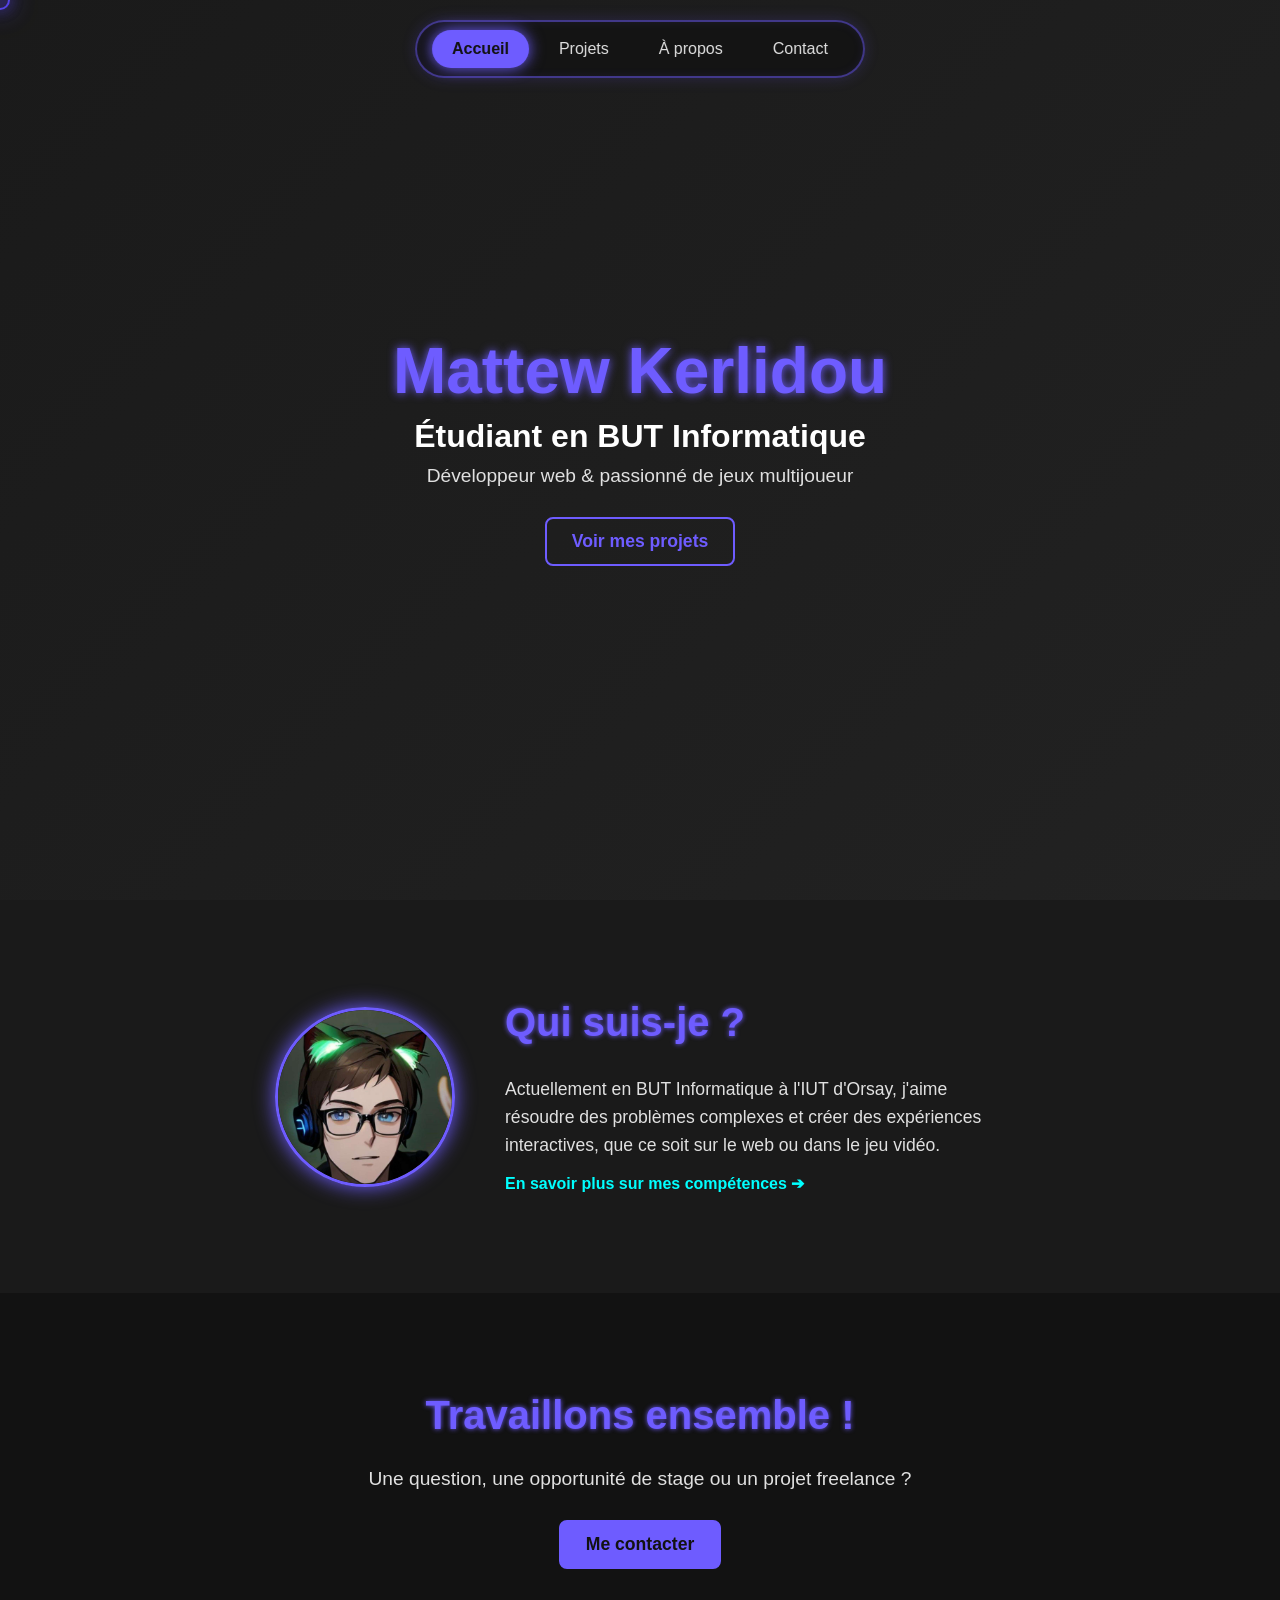
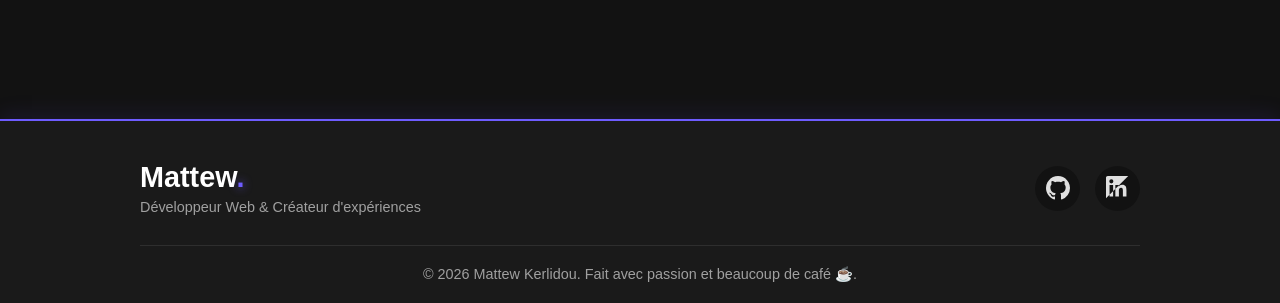
==== index.html @ 5de4cc18 "Initial commit + ajout total du portfolio" ====
<!DOCTYPE html>
<html lang="fr">
<head>
    <meta charset="UTF-8">
    <meta name="viewport" content="width=device-width, initial-scale=1.0">
    <title>Portfolio - Mattew Kerlidou</title>
    <link rel="icon" type="image/x-icon" href="./image/favicon/favicon.png" >
    <link rel="stylesheet" href="style/curseur.css">
    <link rel="stylesheet" href="style/navbar.css">
    <link rel="stylesheet" href="style/index.css">
    <link rel="stylesheet" href="style/footer.css">
</head>
<body>
    
    <div id="custom-cursor"></div>

    <header class="navbar">
        <nav class="nav-container">
            <a href="index.html" class="nav-btn active">Accueil</a>
            <a href="projets.html" class="nav-btn">Projets</a>
            <a href="about.html" class="nav-btn">À propos</a>
            <a href="contact.html" class="nav-btn">Contact</a>
        </nav>
    </header>

    <section id="hero">
        <h1>Mattew Kerlidou</h1>
        <h2>Étudiant en BUT Informatique</h2>
        <p>Développeur web & passionné de jeux multijoueur</p>
        <a href="projets.html"><button id="btn-projets">Voir mes projets</button></a>
    </section>

    <section id="about-teaser" class="home-section dark-bg">
        <img src="image/mattewpp.jpg" alt="Avatar de Mattyou3043" class="avatar">
        <div class="teaser-content">
            <h2 class="section-title">Qui suis-je ?</h2>
            <p>Actuellement en BUT Informatique à l'IUT d'Orsay, j'aime résoudre des problèmes complexes et créer des expériences interactives, que ce soit sur le web ou dans le jeu vidéo.</p>
            <a href="about.html" class="link-primary">En savoir plus sur mes compétences ➔</a>
        </div>
    </section>

    <section id="contact-cta" class="home-section">
        <h2 class="section-title">Travaillons ensemble !</h2>
        <p>Une question, une opportunité de stage ou un projet freelance ?</p>
        <a href="contact.html"><button class="btn-primary">Me contacter</button></a>
    </section>
    <footer class="site-footer">
        <div class="footer-content">
            <div class="footer-logo">
                <h3>Mattew<span class="dot">.</span></h3>
                <p>Développeur Web & Créateur d'expériences</p>
            </div>
            
            <div class="footer-socials">
                <a href="https://github.com/Mattewkerlidou" target="_blank" class="social-icon" aria-label="Mon Profil GitHub">
                    <svg viewBox="0 0 24 24" fill="currentColor" width="24" height="24">
                        <path d="M12 0C5.37 0 0 5.37 0 12c0 5.31 3.435 9.795 8.205 11.385.6.105.825-.255.825-.57 0-.285-.015-1.23-.015-2.235-3.015.555-3.795-.735-4.035-1.41-.135-.345-.72-1.41-1.23-1.695-.42-.225-1.02-.78-.015-.795.945-.015 1.62.87 1.845 1.23 1.08 1.815 2.805 1.305 3.495.99.105-.78.42-1.305.765-1.605-2.67-.3-5.46-1.335-5.46-5.925 0-1.305.465-2.385 1.23-3.225-.12-.3-.54-1.53.12-3.18 0 0 1.005-.315 3.3 1.23.96-.27 1.98-.405 3-.405s2.04.135 3 .405c2.295-1.56 3.3-1.23 3.3-1.23.66 1.65.24 2.88.12 3.18.765.84 1.23 1.905 1.23 3.225 0 4.605-2.805 5.625-5.475 5.925.435.375.81 1.095.81 2.22 0 1.605-.015 2.895-.015 3.3 0 .315.225.69.825.57A12.02 12.02 0 0024 12c0-6.63-5.37-12-12-12z"/>
                    </svg>
                </a>
                <a href="https://www.linkedin.com/in/mattew-kerlidou-8362b5293/" target="_blank" class="social-icon" aria-label="Mon Profil LinkedIn">
                    <svg viewBox="0 0 24 24" fill="currentColor" width="24" height="24">
                        <path d="M20.447 20.452h-3.554v-5.569c0-1.328-.027-3.037-1.852-3.037-1.853 0-2.136 1.445-2.136 2.939v5.667H9.351V9h3.414v1.561h.046c.477-.9 1.637-1.85 3.37-1.85 3.601 0 4.267 2.37 4.267 5.455v6.286zM5.337 7.433a2.062 2.062 0 01-2.063-2.065 2.064 2.064 0 112.063 2.065zm1.782 13.019H3.555V9h3.564v11.452zM22.225 0H1.771C.792 0 0 .774 0 1.729v20.542C0 23.227.79２ ２４ １．７７１ ２４h２０．４５１C２３．２ ２４ ２４ ２３．２２７ ２４ ２２．２７１V１．７２９C２４ .774 ２３．２ ０ ２２．２２５ ０z"/>
                    </svg>
                </a>
            </div>
        </div>
        <div class="footer-bottom">
            <p>&copy; 2026 Mattew Kerlidou. Fait avec passion et beaucoup de café ☕.</p>
        </div>
    </footer>
    <script src="JavaScript/script.js"></script>
</body>
</html>
---- style/curseur.css ----
* {
    cursor: none !important;
}

/* 2. Apparence de base de ton curseur custom */
#custom-cursor {
    width: 20px;
    height: 20px;
    border: 2px solid #6e5cff;
    border-radius: 50%;
    position: fixed;
    pointer-events: none; /* Indispensable pour pouvoir cliquer sur les boutons à travers le curseur */
    transform: translate(-50%, -50%);
    /* J'ai adouci la transition pour que le changement de couleur et de taille soit fluide */
    transition: transform 0.15s ease, background-color 0.2s ease, border-color 0.2s ease; 
    mix-blend-mode: difference;
    z-index: 99999; /* Toujours au premier plan */
    filter: drop-shadow(0 0 6px #6e5cff) drop-shadow(0 0 12px #6e5cff);
}

/* 3. Apparence quand le curseur survole un lien ou un bouton (état .hover géré par ton JS) */
#custom-cursor.hover {
    transform: translate(-50%, -50%) scale(1.5); /* Grossit de 50% */
    background-color: rgba(110, 92, 255, 0.2); /* Se remplit d'un léger voile violet */
    border-color: #00ffff; /* La bordure devient cyan */
    filter: drop-shadow(0 0 8px #00ffff) drop-shadow(0 0 15px #00ffff); /* Le néon devient cyan aussi */
}

@media (pointer: coarse) {
    #custom-cursor { display: none !important; }
    * { cursor: auto !important; }
}
---- style/navbar.css ----
/* =========================================
   BARRE DE NAVIGATION (navbar.css)
========================================= */

/* 1. La boîte globale (Effet Pilule & Glassmorphism) */
.navbar {
    position: fixed;
    top: 20px;
    left: 50%;
    transform: translateX(-50%);
    padding: 8px 15px;
    
    /* Effet verre dépoli */
    background: rgba(18, 18, 18, 0.7);
    backdrop-filter: blur(12px); 
    -webkit-backdrop-filter: blur(12px); /* Pour Safari */
    
    /* Bordure néon discrète et forme pilule */
    border: 2px solid rgba(110, 92, 255, 0.5);
    border-radius: 50px; 
    z-index: 1000;
    
    /* Halo fixe au lieu d'une animation qui clignote en boucle */
    box-shadow: 0 0 15px rgba(110, 92, 255, 0.2), 
                inset 0 0 10px rgba(110, 92, 255, 0.1);
    transition: all 0.4s ease;
}

/* Léger effet quand la souris survole toute la navbar */
.navbar:hover {
    border-color: #6e5cff;
    box-shadow: 0 0 20px rgba(110, 92, 255, 0.5);
}

.nav-container {
    display: flex;
    gap: 10px;
    align-items: center;
}

/* 2. Les boutons / liens */
.nav-btn {
    text-decoration: none;
    color: #e0e0e0;
    font-weight: 500;
    padding: 10px 20px;
    border-radius: 30px; /* Les boutons sont aussi ronds */
    transition: all 0.3s ease;
    position: relative;
}

/* 3. Effet au survol (devient Cyan) */
.nav-btn:hover {
    color: #121212;
    background-color: #00ffff;
    box-shadow: 0 0 15px #00ffff;
    transform: translateY(-2px);
}

/* 4. Indicateur de page active (Violet) */
.nav-btn.active {
    color: #121212;
    background-color: #6e5cff;
    box-shadow: 0 0 15px #6e5cff;
    font-weight: bold;
}

/* =========================================
   5. RESPONSIVE (Mobiles & Tablettes)
========================================= */
@media screen and (max-width: 768px) {
    .navbar {
        top: 15px;
        width: 90%; /* Prend la largeur de l'écran */
        padding: 5px 10px;
        border-radius: 15px; /* Moins arrondi sur mobile */
    }
    
    .nav-container {
        justify-content: space-around; /* Répartit les boutons */
        gap: 0;
    }

    .nav-btn {
        padding: 8px 12px;
        font-size: 0.9rem;
    }
}
---- style/index.css ----
/* =========================================
   1. VARIABLES & RESET
========================================= */
:root {
    --bg-main: #121212;
    --bg-alt: #1a1a1a;
    --text-main: #e0e0e0;
    --text-light: #ffffff;
    --color-primary: #6e5cff; /* Ton violet néon */
    --color-secondary: #00ffff; /* Ton cyan */
}

* {
    margin: 0;
    padding: 0;
    box-sizing: border-box;
    font-family: 'Poppins', sans-serif;
}

body {
    background-color: var(--bg-main);
    color: var(--text-main);
    overflow-x: hidden;
}

/* =========================================
   2. BOUTONS & LIENS GLOBAUX
========================================= */
/* Bouton principal (Fond rempli) */
.btn-primary {
    display: inline-block;
    padding: 12px 25px;
    border: 2px solid var(--color-primary);
    background: var(--color-primary);
    color: var(--bg-main);
    font-size: 1.1rem;
    border-radius: 8px;
    font-weight: bold;
    cursor: pointer;
    transition: all 0.3s ease;
}

.btn-primary:hover {
    background: transparent;
    color: var(--color-primary);
    box-shadow: 0 0 15px var(--color-primary);
}

/* Bouton du Hero (Fond transparent) */
#btn-projets {
    padding: 12px 25px;
    border: 2px solid var(--color-primary);
    background: transparent;
    color: var(--color-primary);
    font-size: 1.1rem;
    border-radius: 8px;
    font-weight: bold;
    cursor: pointer;
    transition: all 0.3s ease;
}

#btn-projets:hover {
    background-color: var(--color-primary);
    color: var(--bg-main);
    box-shadow: 0 0 15px var(--color-primary);
}

/* Lien texte cyan */
.link-primary {
    color: var(--color-secondary);
    text-decoration: none;
    font-weight: bold;
    transition: all 0.3s ease;
    display: inline-block;
    margin-top: 15px;
}

.link-primary:hover {
    color: var(--color-primary);
    text-shadow: 0 0 10px var(--color-primary);
}

/* =========================================
   3. HERO SECTION (Accueil)
========================================= */
#hero {
    height: 100vh;
    display: flex;
    flex-direction: column;
    justify-content: center;
    align-items: center;
    text-align: center;
    background: linear-gradient(135deg, var(--bg-alt), #222222);
}

#hero h1 {
    font-size: 4rem;
    color: var(--color-primary);
    text-shadow: 0 0 10px var(--color-primary);
}

#hero h2 {
    font-size: 2rem;
    margin: 10px 0;
    color: var(--text-light);
}

#hero p {
    font-size: 1.2rem;
    margin-bottom: 30px;
}

/* =========================================
   4. SECTIONS GÉNÉRIQUES
========================================= */
.home-section {
    padding: 100px 20px;
    text-align: center;
}

.dark-bg {
    background-color: var(--bg-alt);
}

.section-title {
    color: var(--color-primary);
    margin-bottom: 30px;
    font-size: 2.5rem;
    text-shadow: 0 0 5px var(--color-primary);
}

/* =========================================
   5. TEASER "À PROPOS"
========================================= */
#about-teaser {
    display: flex;
    flex-direction: row;
    align-items: center;
    justify-content: center;
    gap: 50px;
    text-align: left; /* Annule le centrage de .home-section */
}

#about-teaser .avatar {
    width: 180px;
    height: 180px;
    border-radius: 50%;
    border: 3px solid var(--color-primary);
    box-shadow: 0 0 20px var(--color-primary);
    object-fit: cover;
}

.teaser-content {
    max-width: 500px;
}

.teaser-content p {
    font-size: 1.1rem;
    line-height: 1.6;
}

/* =========================================
   6. CONTACT CALL-TO-ACTION
========================================= */
#contact-cta p {
    font-size: 1.2rem;
    margin-bottom: 30px;
}

/* =========================================
   7. RESPONSIVE (Mobiles & Tablettes)
========================================= */
@media screen and (max-width: 768px) {
    #hero h1 {
        font-size: 3rem;
    }

    #hero h2 {
        font-size: 1.5rem;
    }

    #about-teaser {
        flex-direction: column;
        text-align: center;
        gap: 30px;
    }

    #about-teaser .avatar {
        width: 150px;
        height: 150px;
    }
}
---- style/footer.css ----
/* =========================================
   8. FOOTER
========================================= */
.site-footer {
    background-color: var(--bg-alt); /* Utilise ton fond gris sombre */
    border-top: 2px solid var(--color-primary); /* Liseré violet néon en haut */
    padding: 40px 20px 20px;
    margin-top: 50px;
    box-shadow: 0 -5px 20px rgba(110, 92, 255, 0.1); /* Léger halo vers le haut */
}

.footer-content {
    display: flex;
    justify-content: space-between;
    align-items: center;
    max-width: 1000px;
    margin: 0 auto;
    padding-bottom: 30px;
    border-bottom: 1px solid rgba(224, 224, 224, 0.1);
}

.footer-logo h3 {
    font-size: 1.8rem;
    color: var(--text-light);
}

.footer-logo .dot {
    color: var(--color-primary);
    text-shadow: 0 0 10px var(--color-primary);
}

.footer-logo p {
    font-size: 0.9rem;
    color: #a0a0a0;
    margin-top: 5px;
}

.footer-socials {
    display: flex;
    gap: 15px;
}

.social-icon {
    color: var(--text-main);
    display: flex;
    justify-content: center;
    align-items: center;
    width: 45px;
    height: 45px;
    border-radius: 50%;
    background-color: var(--bg-main);
    border: 2px solid transparent;
    transition: all 0.3s ease;
}

.social-icon:hover {
    color: var(--color-secondary); /* Devient cyan au survol */
    border-color: var(--color-secondary);
    box-shadow: 0 0 15px var(--color-secondary);
    transform: translateY(-5px); /* Petit bond vers le haut */
}

.footer-bottom {
    text-align: center;
    padding-top: 20px;
    font-size: 0.9rem;
    color: #a0a0a0;
}

/* =========================================
   RESPONSIVE FOOTER
========================================= */
@media screen and (max-width: 768px) {
    .footer-content {
        flex-direction: column;
        text-align: center;
        gap: 25px;
    }
}
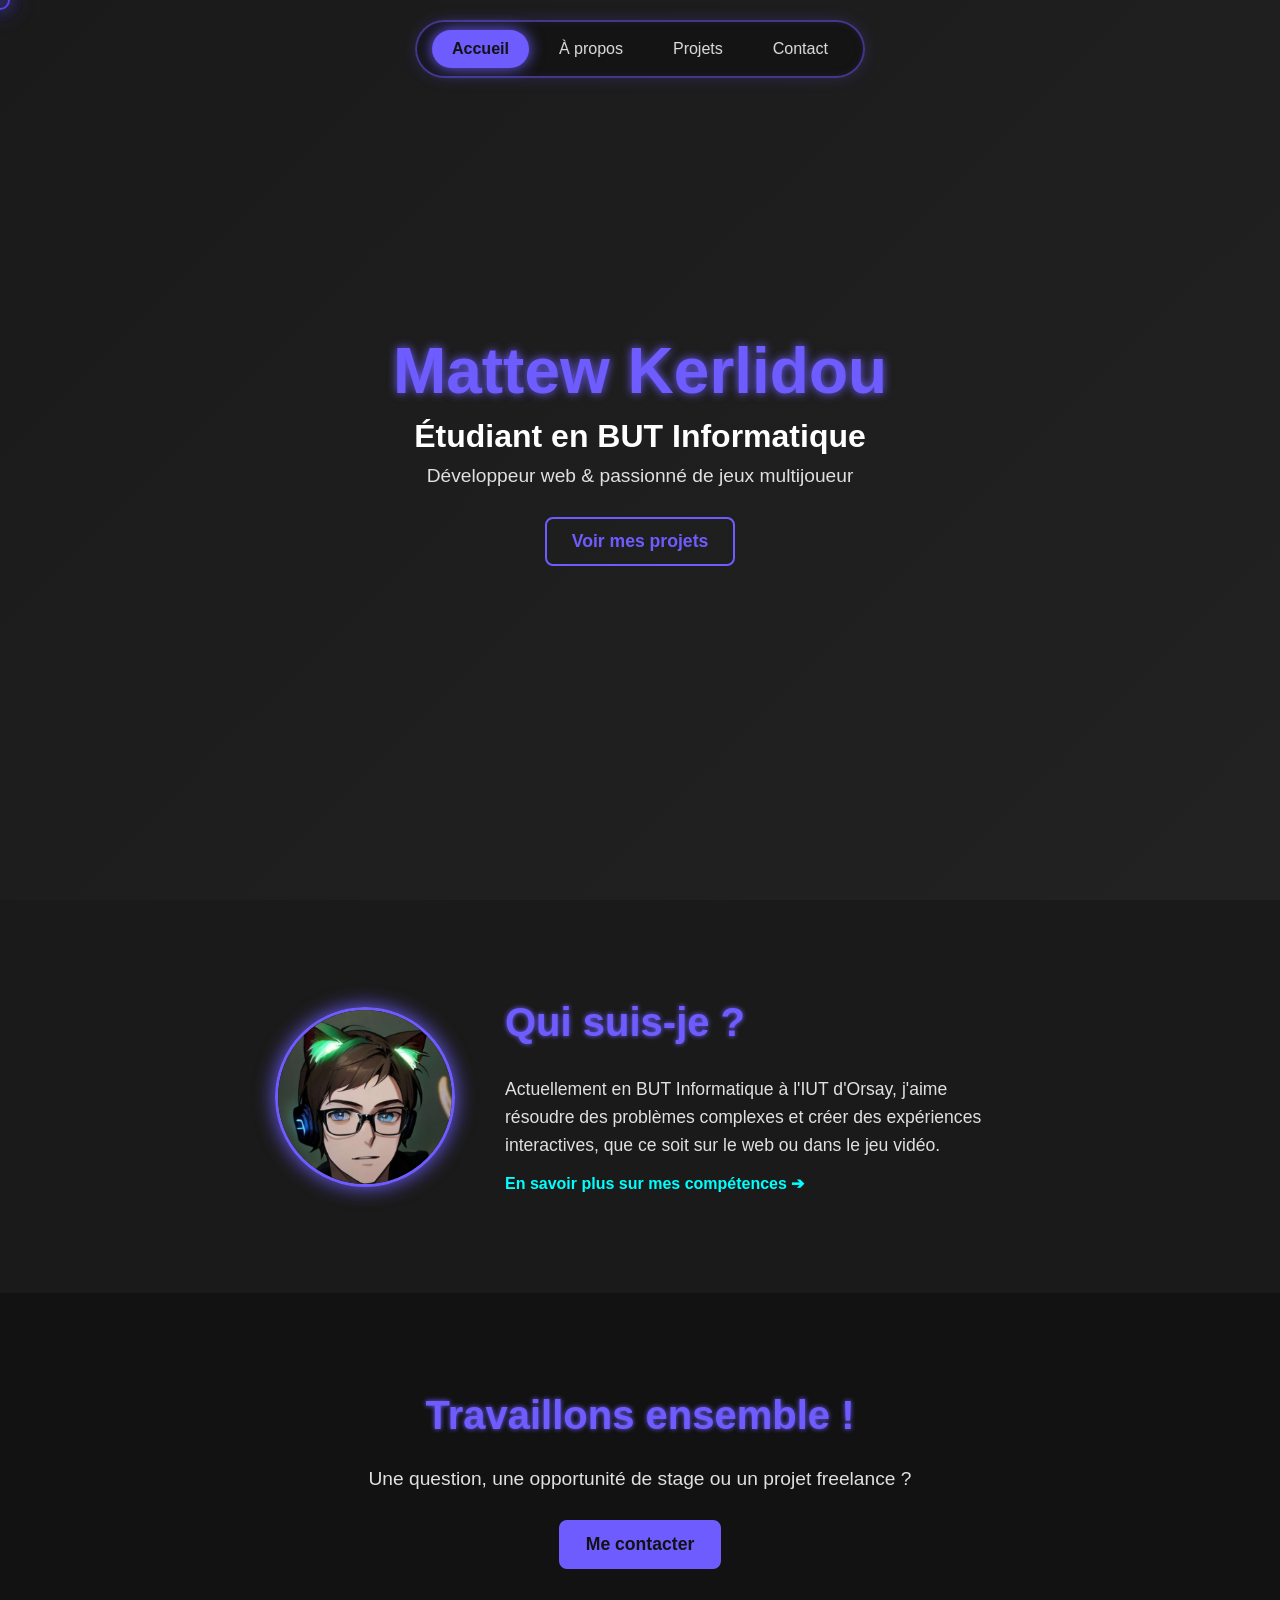
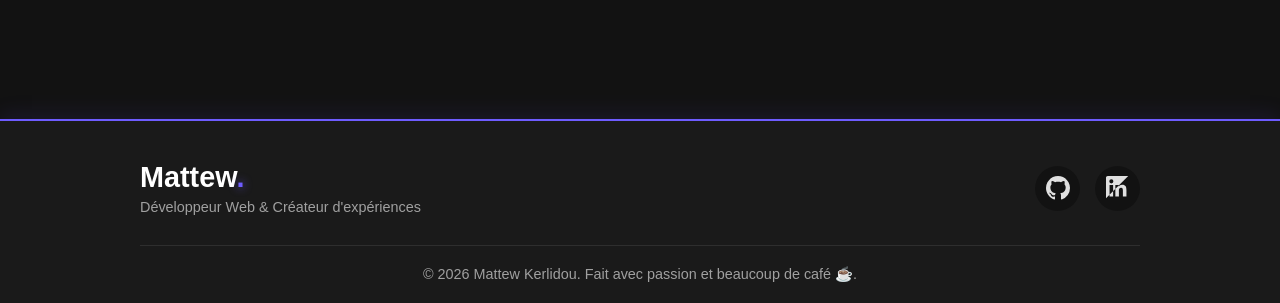
==== commit b7e47522: "modification des l'emplacement de la page a propos" ====
--- a/index.html
+++ b/index.html
@@ -17,8 +17,8 @@
     <header class="navbar">
         <nav class="nav-container">
             <a href="index.html" class="nav-btn active">Accueil</a>
+            <a href="about.html" class="nav-btn">À propos</a>
             <a href="projets.html" class="nav-btn">Projets</a>
-            <a href="about.html" class="nav-btn">À propos</a>
             <a href="contact.html" class="nav-btn">Contact</a>
         </nav>
     </header>
